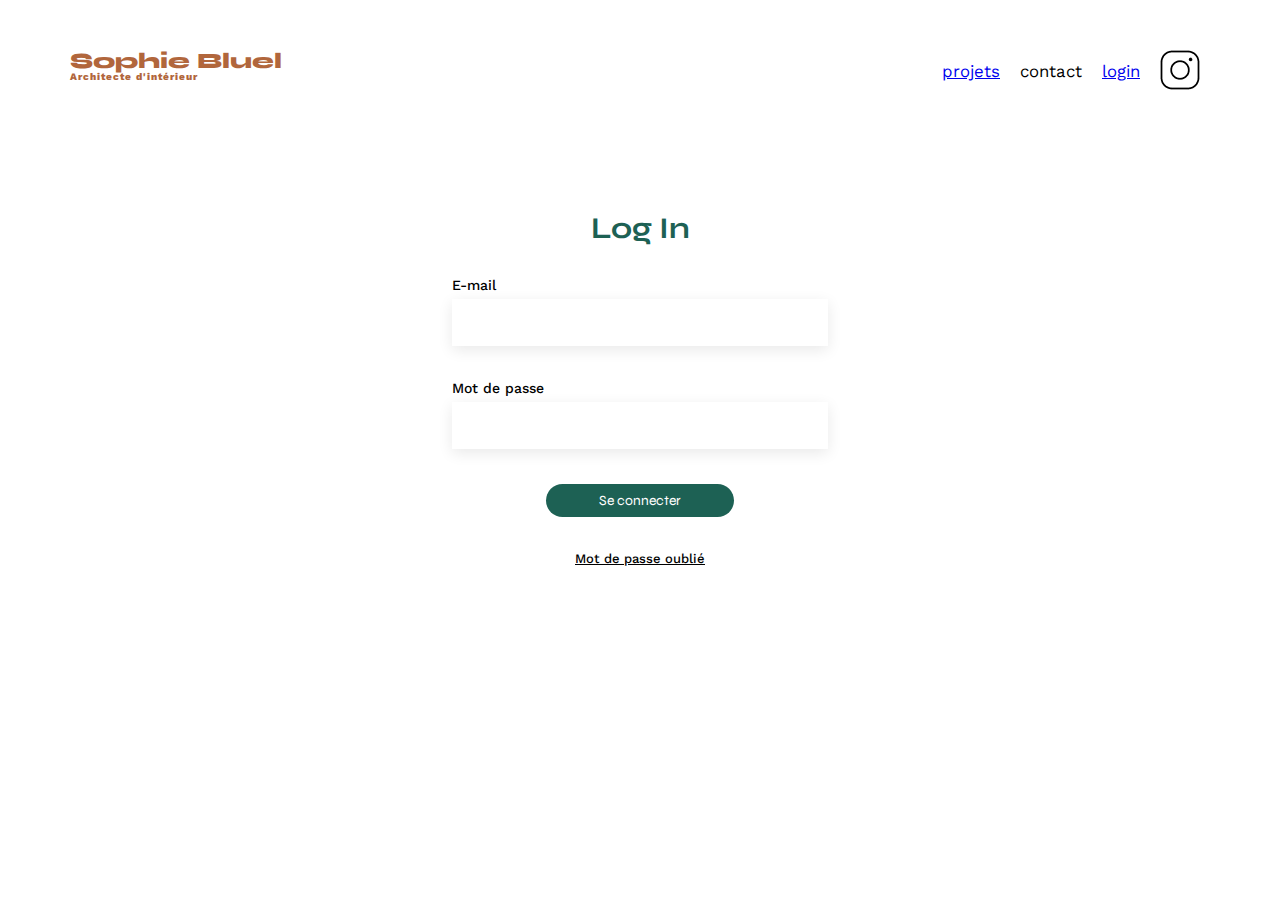
==== login.html @ 7da5a2c4 "Step 2.1: design Integration" ====
<!DOCTYPE html>
<html lang="fr">

<head>
    <meta charset="UTF-8">
    <title>Sophie Bluel - Architecte d'intérieur</title>
    <meta name="viewport" content="width=device-width, initial-scale=1.0">
    <link rel="preconnect" href="https://fonts.googleapis.com">
    <link rel="preconnect" href="https://fonts.gstatic.com" crossorigin>
    <link href="https://fonts.googleapis.com/css2?family=Syne:wght@700;800&family=Work+Sans&display=swap"
        rel="stylesheet">
    <meta name="description" content="">
    <link rel="stylesheet" href="./assets/style.css">
    <script src="./assets/app.js" type="module"></script>
</head>

<body>
    <header>
        <h1>Sophie Bluel <span>Architecte d'intérieur</span></h1>
        <nav>
            <ul>
                <li><a href="index.html">projets</a></li>
                <li>contact</li>
                <li><a href="login.html">login</a></li>
                <li><img src="./assets/icons/instagram.png" alt="Instagram"></li>
            </ul>
        </nav>
    </header>
    <main>
        <section id="authentication">
            <form action="#" method="POST">
                <h2 class="form-title">Log In</h2>
                <div class="form-group">
                    <label for="email">E-mail</label>
                    <input type="email" name="email" id="email">
                </div>
                <div class="form-group">
                    <label for="password">Mot de passe</label>
                    <input type="password" name="password" id="password">
                </div>

                <button type="submit">Se connecter</button>
                <a href="#">Mot de passe oublié</a>
            </form>
        </section>
    </main>
</body>
</html>
---- assets/style.css ----
/* http://meyerweb.com/eric/tools/css/reset/
   v2.0 | 20110126
   License: none (public domain)
*/

html, body, div, span, applet, object, iframe,
h1, h2, h3, h4, h5, h6, p, blockquote, pre,
a, abbr, acronym, address, big, cite, code,
del, dfn, em, img, ins, kbd, q, s, samp,
small, strike, strong, sub, sup, tt, var,
b, u, i, center,
dl, dt, dd, ol, ul, li,
fieldset, form, label, legend,
table, caption, tbody, tfoot, thead, tr, th, td,
article, aside, canvas, details, embed,
figure, figcaption, footer, header, hgroup,
menu, nav, output, ruby, section, summary,
time, mark, audio, video {
	margin: 0;
	padding: 0;
	border: 0;
	font-size: 100%;
	font: inherit;
	vertical-align: baseline;
}
/* HTML5 display-role reset for older browsers */
article, aside, details, figcaption, figure,
footer, header, hgroup, menu, nav, section {
	display: block;
}
body {
	line-height: 1;
}
ol, ul {
	list-style: none;
}
blockquote, q {
	quotes: none;
}
blockquote:before, blockquote:after,
q:before, q:after {
	content: '';
	content: none;
}
table {
	border-collapse: collapse;
	border-spacing: 0;
}
/** end reset css**/

:root {
	--tonic: #1D6154;
}

body {
	max-width: 1140px;
	margin:auto;
	font-family: 'Work Sans' ;
	font-size: 14px;
}
header {
	display: flex;
	justify-content: space-between;
	margin: 50px 0
}
section {
	margin: 50px 0;
}

h1{
	display: flex;
	flex-direction: column;
	font-family: 'Syne';
	font-size: 22px;
	font-weight: 800;
	color: #B1663C
}

h1 > span {
	font-family: 'Work Sans';
	font-size:10px;
	letter-spacing: 0.1em;
;
}

h2{
	font-family: 'Syne';
	font-weight: 700;
	font-size: 30px;
	color: #1D6154
}
nav ul {
	display: flex;
	align-items: center;
	list-style-type: none;

}
nav li {
	padding: 0 10px;
	font-size: 1.2em;
}

li:hover {
	color: #B1663C;
}
#introduction {
	display: flex;
	align-items: center;
}
#introduction figure {
	flex: 1
}
#introduction img {
	display: block;
	margin: auto;
	width: 80%;
}

#introduction article {
	flex: 1
}
#introduction h2 {
	margin-bottom: 1em;
}

#introduction p {
	margin-bottom: 0.5em;
}
#portfolio h2 {
	text-align: center;
	margin-bottom: 1em;
}

ul.filters-container {
	display: flex;
	flex-wrap: wrap;
	padding: 16px;
	width: auto;
	column-gap: 16px;
	justify-content: center;
}
ul.filters-container li {
	display: flex;
	overflow: hidden;
}
ul.filters-container li button {
	display: flex;
	border: none;
	background-color: transparent;
	color: #1D6154;
	padding: 8px 12px;
	background-color: #fff;
	cursor: pointer;
	border-radius: 9999px;
	user-select: none;
	font-family: 'Syne', sans-serif;
	border: solid 2px #1D6154;
	transition: color .15s ease, background-color .15s ease;
}
ul.filters-container li button.active {
	cursor: default;
	background-color: #1D6154;
	color: #fff;
	pointer-events: none;
}
ul.filters-container li:hover button {
	background-color: #1D6154;
	transition: color .15s ease, background-color .15s ease;
	color: #fff;
}

.gallery {
	width: 100%;
	display: grid;
	grid-template-columns: 1fr 1fr 1fr;
	grid-column-gap: 20px;
	grid-row-gap: 20px;
}

.gallery img {
	width: 100%;

}
#contact {
	width: 50%;
margin: auto;
}
#contact > * {
	text-align: center;

}
#contact h2{
	margin-bottom: 20px;
}
#contact form {
	text-align: left;
	margin-top:30px;
	display: flex;
	flex-direction: column;
}

#contact input {
	height: 50px;
	font-size: 1.2em;
	border: none;
	box-shadow: 0px 4px 14px rgba(0, 0, 0, 0.09);
}
#contact label {
	margin: 2em 0 1em 0;
}
#contact textarea {
	border: none;
	box-shadow: 0px 4px 14px rgba(0, 0, 0, 0.09);
}

#authentication {
	display: flex;
	align-items: center;
	justify-content: center;
	padding: 5em 0;
}
#authentication form {
	display: flex;
	flex-direction: column;
	align-items: center;
	max-width: 33%;
	width: 100%;
	row-gap: 2.5em;
}
#authentication form h2 {
	font-size: 2.142857142857143em;
}
#authentication form .form-group {
	display: flex;
	flex-direction: column;
	row-gap: .5em;
	width: 100%;
}
#authentication form .form-group label {
	font-family: 'Work Sans';
	font-weight: 500;
}
#authentication form .form-group input {
	display: flex;
	padding: 16px 8px;
	box-shadow: 0px 4px 14px rgba(0, 0, 0, 0.09);
	border: none;
}
#authentication form button {
	display: flex;
	border-radius: 9999px;
	justify-content: center;
	width: 50%;
	background-color: var(--tonic);
	border: none;
	padding: 8px 0;
	cursor: pointer;
	font-size: 1em;
	font-family: 'Syne', sans-serif;
	font-weight: 400;
	color: white;
}
#authentication form a {
	color: black;
	font-weight: 500;
	font-size: 13px;
}

input[type="submit"]{
	font-family: 'Syne';
	font-weight: 700;
	color: white;
	background-color: #1D6154;
	margin : 2em auto ;
	width: 180px;
	text-align: center;
	border-radius: 60px ;
}

footer nav ul {
	display: flex;
	justify-content: flex-end;
	margin: 2em
}
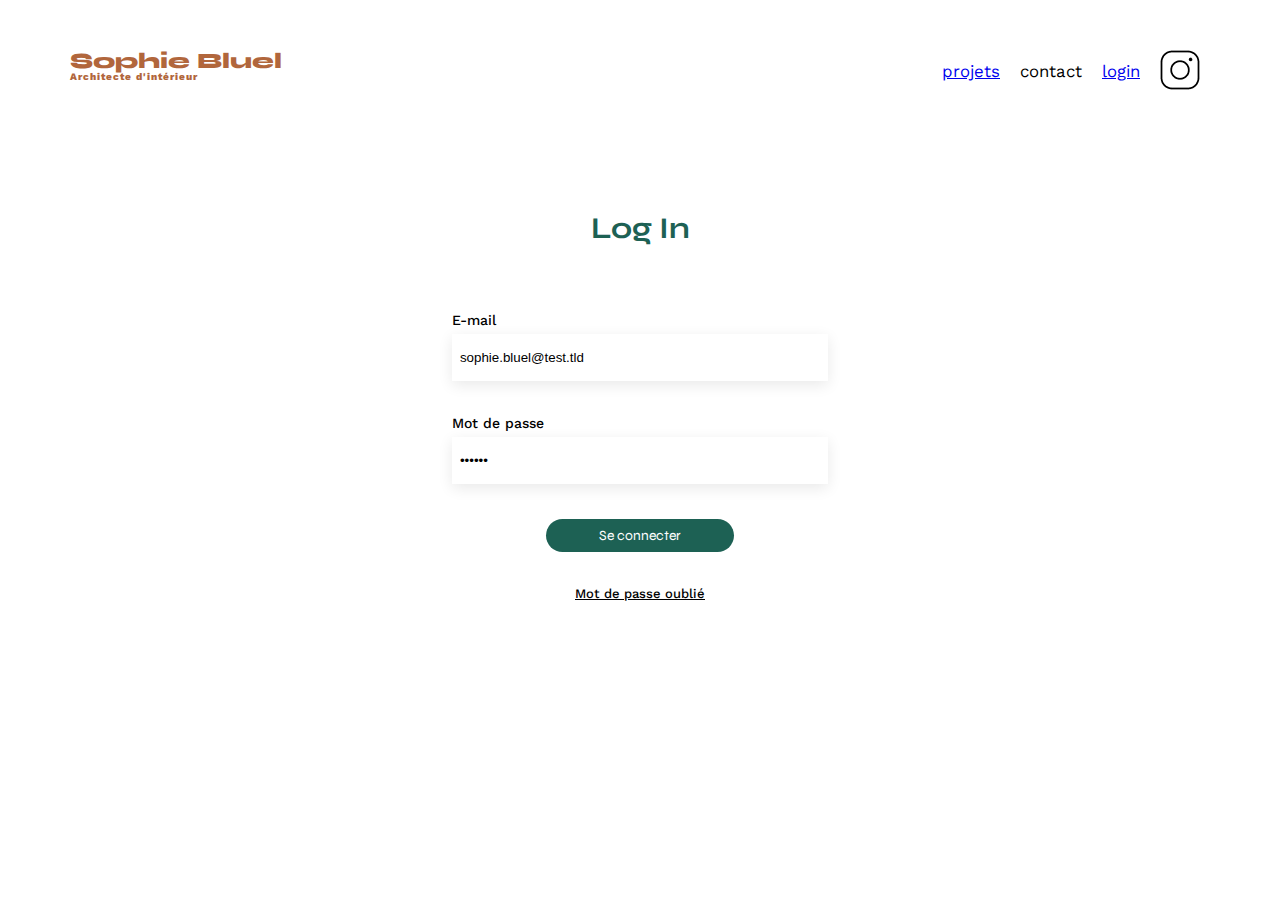
==== commit 281993d0: "Added all edition button, with authentication" ====
--- a/login.html
+++ b/login.html
@@ -1,48 +1,51 @@
-<!DOCTYPE html>
-<html lang="fr">
-
-<head>
-    <meta charset="UTF-8">
-    <title>Sophie Bluel - Architecte d'intérieur</title>
-    <meta name="viewport" content="width=device-width, initial-scale=1.0">
-    <link rel="preconnect" href="https://fonts.googleapis.com">
-    <link rel="preconnect" href="https://fonts.gstatic.com" crossorigin>
-    <link href="https://fonts.googleapis.com/css2?family=Syne:wght@700;800&family=Work+Sans&display=swap"
-        rel="stylesheet">
-    <meta name="description" content="">
-    <link rel="stylesheet" href="./assets/style.css">
-    <script src="./assets/app.js" type="module"></script>
-</head>
-
-<body>
-    <header>
-        <h1>Sophie Bluel <span>Architecte d'intérieur</span></h1>
-        <nav>
-            <ul>
-                <li><a href="index.html">projets</a></li>
-                <li>contact</li>
-                <li><a href="login.html">login</a></li>
-                <li><img src="./assets/icons/instagram.png" alt="Instagram"></li>
-            </ul>
-        </nav>
-    </header>
-    <main>
-        <section id="authentication">
-            <form action="#" method="POST">
-                <h2 class="form-title">Log In</h2>
-                <div class="form-group">
-                    <label for="email">E-mail</label>
-                    <input type="email" name="email" id="email">
-                </div>
-                <div class="form-group">
-                    <label for="password">Mot de passe</label>
-                    <input type="password" name="password" id="password">
-                </div>
-
-                <button type="submit">Se connecter</button>
-                <a href="#">Mot de passe oublié</a>
-            </form>
-        </section>
-    </main>
-</body>
-</html>
+<!DOCTYPE html>
+<html lang="fr">
+
+<head>
+    <meta charset="UTF-8">
+    <title>Sophie Bluel - Architecte d'intérieur</title>
+    <meta name="viewport" content="width=device-width, initial-scale=1.0">
+    <link rel="preconnect" href="https://fonts.googleapis.com">
+    <link rel="preconnect" href="https://fonts.gstatic.com" crossorigin>
+    <link href="https://fonts.googleapis.com/css2?family=Syne:wght@700;800&family=Work+Sans&display=swap"
+        rel="stylesheet">
+    <meta name="description" content="">
+    <link rel="stylesheet" href="./assets/style.css">
+    <script src="./assets/login.js" type="module"></script>
+</head>
+
+<body>
+    <div id="app">
+        <header>
+            <h1>Sophie Bluel <span>Architecte d'intérieur</span></h1>
+            <nav>
+                <ul>
+                    <li><a href="index.html">projets</a></li>
+                    <li>contact</li>
+                    <li><a id="authLink" href="login.html">login</a></li>
+                    <li><img src="./assets/icons/instagram.png" alt="Instagram"></li>
+                </ul>
+            </nav>
+        </header>
+        <main>
+            <section id="authentication">
+                <form method="POST" class="login-form">
+                    <h2 class="form-title">Log In</h2>
+                    <span class="errors"></span>
+                    <div class="form-group">
+                        <label for="email">E-mail</label>
+                        <input type="email" name="email" id="email" value="sophie.bluel@test.tld" required>
+                    </div>
+                    <div class="form-group">
+                        <label for="password">Mot de passe</label>
+                        <input type="password" name="password" id="password" value="S0phie" required>
+                    </div>
+    
+                    <button id="loginSubmit" type="submit">Se connecter</button>
+                    <a href="#">Mot de passe oublié</a>
+                </form>
+            </section>
+        </main>
+    </div>
+</body>
+</html>
--- a/assets/style.css
+++ b/assets/style.css
@@ -53,9 +53,69 @@
 }
 
 body {
+	position: relative;
+}
+
+.icon {
+	height: 18px;
+}
+.icon figure {
+	width: 100%;
+	height: 100%;
+	fill: white;
+}
+
+.admin-banner {
+	display: flex;
+	justify-content: center;
+	width: 100%;
+	height: 56px;
+	background-color: black;
+	color: white;
+}
+.admin-banner .centered-wrapper {
+	display: flex;
+	align-items: center;
+	column-gap: .75em;
+}
+.admin-banner .centered-wrapper span {
+	font-size: 14px;
+	font-family: 'Work Sans';
+}
+.admin-banner .centered-wrapper button {
+	border: none;
+	border-radius: 9999px;
+	padding: 8px 12px;
+	font-family: 'Work Sans';
+	cursor: pointer;
+}
+button.btn-editor {
+	display: flex;
+	align-items: center;
+	column-gap: .5em;
+	border: none;
+	background-color: transparent;
+}
+button.btn-editor:hover span {
+	text-decoration: underline;
+}
+button.btn-editor .icon figure {
+	fill: black;
+}
+button.btn-editor span {
+	font-family: 'Work Sans';
+}
+article#introductionBio button {
+	margin-bottom: 2em;
+}
+#introductionImage button {
+	margin: 1em 0 0 10%;
+}
+
+#app {
 	max-width: 1140px;
-	margin:auto;
-	font-family: 'Work Sans' ;
+	margin: 0 auto;
+	font-family: 'Work Sans';
 	font-size: 14px;
 }
 header {
@@ -108,7 +168,7 @@
 	align-items: center;
 }
 #introduction figure {
-	flex: 1
+	flex: 1;
 }
 #introduction img {
 	display: block;
@@ -127,8 +187,11 @@
 	margin-bottom: 0.5em;
 }
 #portfolio h2 {
+	display: flex;
 	text-align: center;
 	margin-bottom: 1em;
+	justify-content: center;
+	column-gap: 1em;
 }
 
 ul.filters-container {
